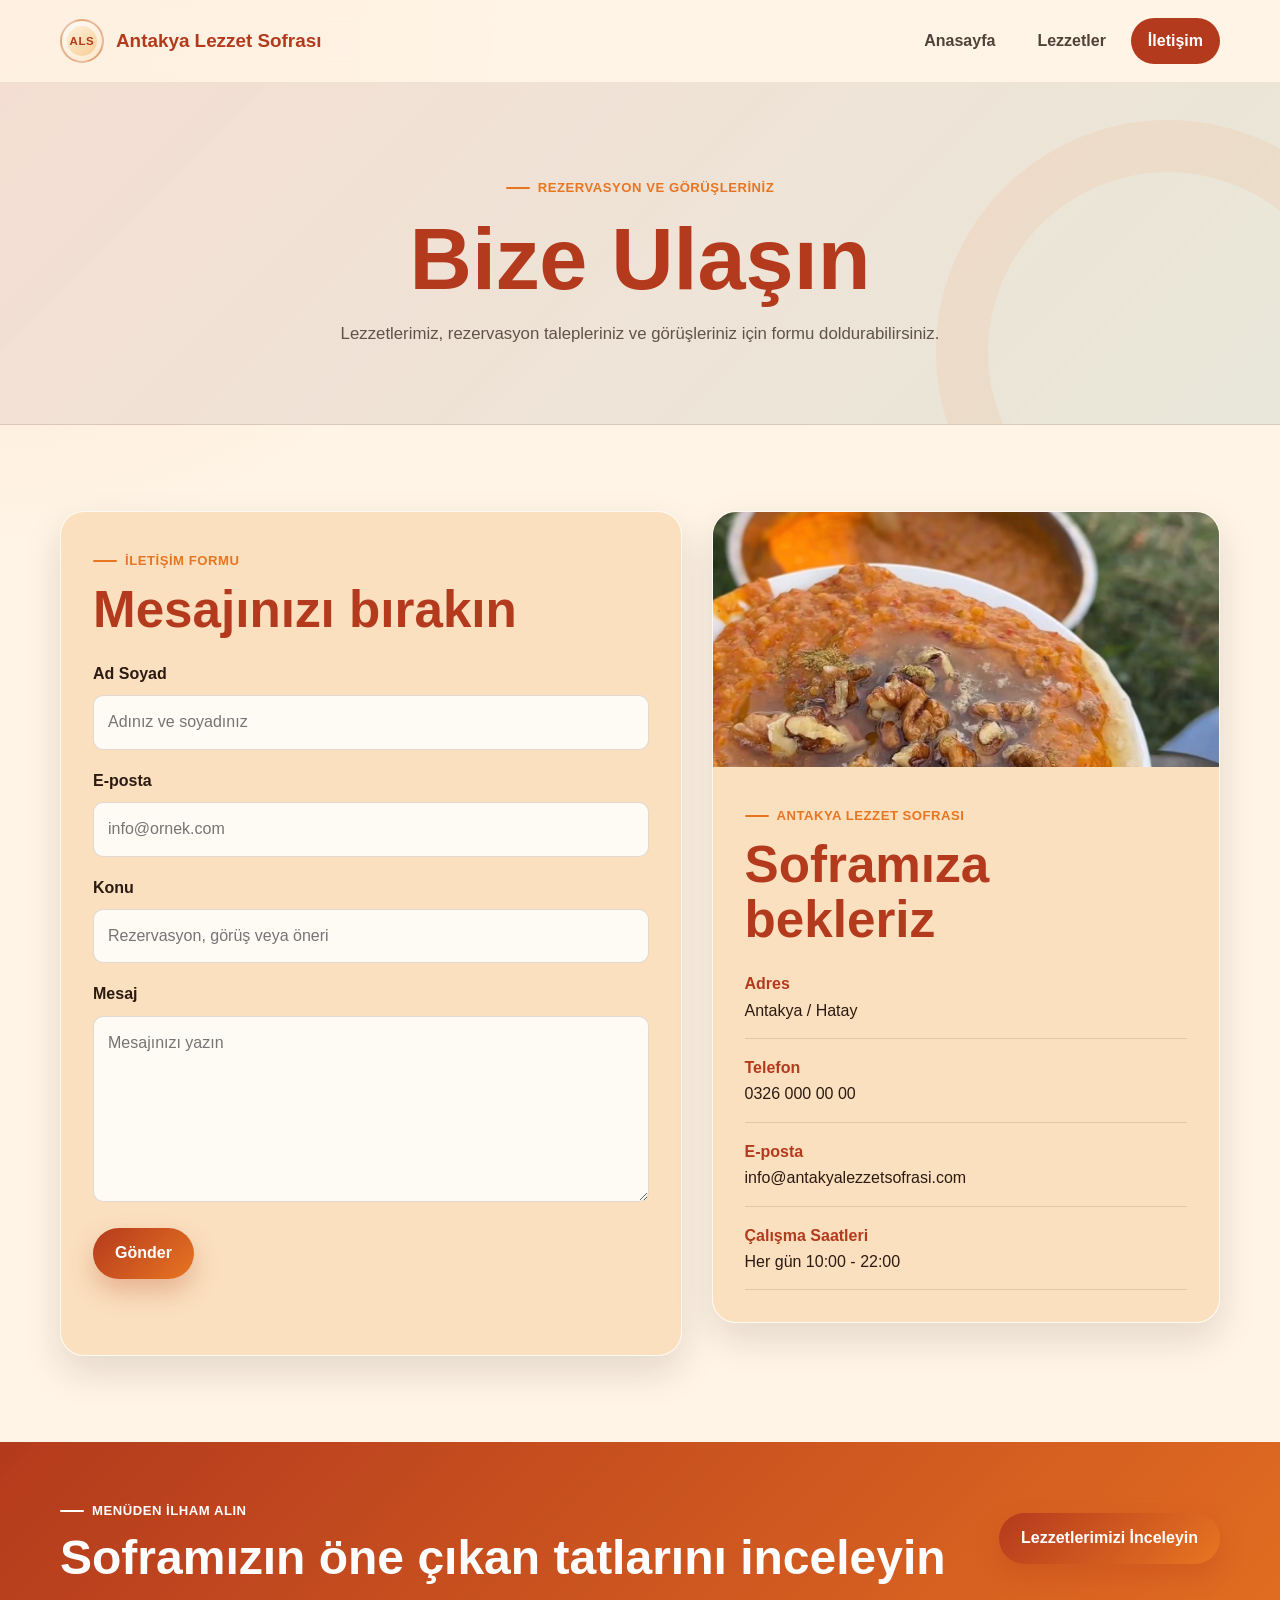
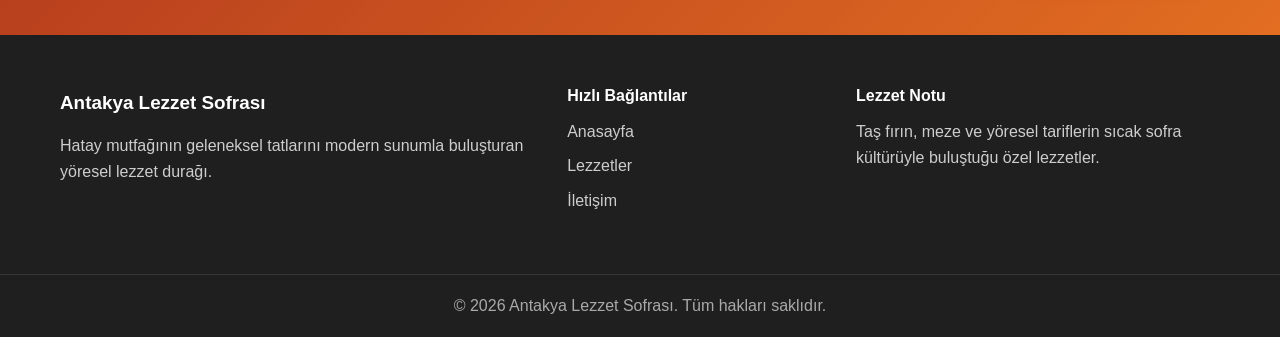
==== iletisim.html @ 7b30c8c1 "Initial commit" ====
<!DOCTYPE html>
<html lang="tr">
<head>
    <meta charset="UTF-8">
    <meta name="viewport" content="width=device-width, initial-scale=1.0">
    <meta name="description" content="Antakya Lezzet Sofrası iletişim sayfası. Lezzetler, rezervasyon talepleri ve görüşleriniz için bize ulaşın.">
    <title>Antakya Lezzet Sofrası | Bize Ulaşın</title>
    <link rel="stylesheet" href="style.css">
</head>
<body>
    <header class="site-header">
        <div class="container header-inner">
            <a class="brand" href="index.html" aria-label="Antakya Lezzet Sofrası anasayfa">
                <span class="brand-mark">ALS</span>
                <span>Antakya Lezzet Sofrası</span>
            </a>

            <button class="menu-toggle" type="button" aria-label="Menüyü aç" aria-expanded="false">
                <span></span>
                <span></span>
                <span></span>
            </button>

            <nav class="main-nav" aria-label="Ana menü">
                <a href="index.html">Anasayfa</a>
                <a href="lezzetler.html">Lezzetler</a>
                <a href="iletisim.html">İletişim</a>
            </nav>
        </div>
    </header>

    <main>
        <section class="page-hero contact-hero">
            <div class="container page-hero-inner">
                <span class="section-kicker">Rezervasyon ve görüşleriniz</span>
                <h1>Bize Ulaşın</h1>
                <p>Lezzetlerimiz, rezervasyon talepleriniz ve görüşleriniz için formu doldurabilirsiniz.</p>
            </div>
        </section>

        <section class="section">
            <div class="container contact-grid">
                <form class="contact-form" id="contactForm" novalidate>
                    <div class="form-header">
                        <span class="section-kicker">İletişim formu</span>
                        <h2>Mesajınızı bırakın</h2>
                    </div>

                    <div class="form-group">
                        <label for="fullName">Ad Soyad</label>
                        <input type="text" id="fullName" name="fullName" placeholder="Adınız ve soyadınız">
                    </div>

                    <div class="form-group">
                        <label for="email">E-posta</label>
                        <input type="email" id="email" name="email" placeholder="info@ornek.com">
                    </div>

                    <div class="form-group">
                        <label for="subject">Konu</label>
                        <input type="text" id="subject" name="subject" placeholder="Rezervasyon, görüş veya öneri">
                    </div>

                    <div class="form-group">
                        <label for="message">Mesaj</label>
                        <textarea id="message" name="message" rows="6" placeholder="Mesajınızı yazın"></textarea>
                    </div>

                    <button class="btn btn-primary" type="submit">Gönder</button>
                    <p class="form-message" id="formMessage" aria-live="polite"></p>
                </form>

                <aside class="contact-card" aria-label="İletişim bilgileri">
                    <img src="./resimler/2.jpeg" alt="Servise hazır taş fırın lezzeti">
                    <div class="contact-card-body">
                        <span class="section-kicker">Antakya Lezzet Sofrası</span>
                        <h2>Soframıza bekleriz</h2>
                        <ul class="contact-list">
                            <li>
                                <strong>Adres</strong>
                                <span>Antakya / Hatay</span>
                            </li>
                            <li>
                                <strong>Telefon</strong>
                                <a href="tel:03260000000">0326 000 00 00</a>
                            </li>
                            <li>
                                <strong>E-posta</strong>
                                <a href="mailto:info@antakyalezzetsofrasi.com">info@antakyalezzetsofrasi.com</a>
                            </li>
                            <li>
                                <strong>Çalışma Saatleri</strong>
                                <span>Her gün 10:00 - 22:00</span>
                            </li>
                        </ul>
                    </div>
                </aside>
            </div>
        </section>

        <section class="cta-band">
            <div class="container cta-inner">
                <div>
                    <span class="section-kicker">Menüden ilham alın</span>
                    <h2>Soframızın öne çıkan tatlarını inceleyin</h2>
                </div>
                <a class="btn btn-primary" href="lezzetler.html">Lezzetlerimizi İnceleyin</a>
            </div>
        </section>
    </main>

    <footer class="site-footer">
        <div class="container footer-grid">
            <div>
                <a class="footer-brand" href="index.html">Antakya Lezzet Sofrası</a>
                <p>Hatay mutfağının geleneksel tatlarını modern sunumla buluşturan yöresel lezzet durağı.</p>
            </div>
            <div>
                <h2>Hızlı Bağlantılar</h2>
                <a href="index.html">Anasayfa</a>
                <a href="lezzetler.html">Lezzetler</a>
                <a href="iletisim.html">İletişim</a>
            </div>
            <div>
                <h2>Lezzet Notu</h2>
                <p>Taş fırın, meze ve yöresel tariflerin sıcak sofra kültürüyle buluştuğu özel lezzetler.</p>
            </div>
        </div>
        <div class="footer-bottom">
            <div class="container">© 2026 Antakya Lezzet Sofrası. Tüm hakları saklıdır.</div>
        </div>
    </footer>

    <script src="script.js"></script>
</body>
</html>
---- style.css ----
:root {
    --color-primary: #B43A1D;
    --color-secondary: #E87522;
    --color-bg: #FFF4E6;
    --color-text: #2B1A12;
    --color-card: #F8D9B0;
    --color-accent: #4F6F38;
    --color-footer: #1F1F1F;
    --color-cream: #FFF9F1;
    --color-line: rgba(43, 26, 18, 0.12);
    --color-white: #FFFFFF;
    --shadow-soft: 0 16px 38px rgba(43, 26, 18, 0.13);
    --shadow-strong: 0 24px 60px rgba(43, 26, 18, 0.24);
    --radius-lg: 24px;
    --radius-md: 16px;
    --radius-sm: 10px;
    --header-height: 82px;
}

/* Genel reset */
* {
    box-sizing: border-box;
    margin: 0;
    padding: 0;
}

html {
    scroll-behavior: smooth;
}

body {
    min-height: 100vh;
    background:
        radial-gradient(circle at top left, rgba(232, 117, 34, 0.13), transparent 34rem),
        var(--color-bg);
    color: var(--color-text);
    font-family: Arial, Helvetica, sans-serif;
    line-height: 1.65;
}

img {
    display: block;
    max-width: 100%;
}

a {
    color: inherit;
    text-decoration: none;
}

button,
input,
textarea {
    font: inherit;
}

.container {
    width: min(1160px, calc(100% - 40px));
    margin: 0 auto;
}

.section {
    padding: 86px 0;
}

.section-heading {
    max-width: 720px;
    margin: 0 auto 36px;
    text-align: center;
}

.section-kicker {
    display: inline-flex;
    align-items: center;
    gap: 8px;
    color: var(--color-secondary);
    font-size: 0.82rem;
    font-weight: 800;
    letter-spacing: 0.04em;
    text-transform: uppercase;
}

.section-kicker::before {
    content: "";
    width: 24px;
    height: 2px;
    border-radius: 999px;
    background: currentColor;
}

h1,
h2,
h3 {
    color: var(--color-text);
    line-height: 1.08;
}

h1 {
    font-size: clamp(2.6rem, 7vw, 5.4rem);
}

h2 {
    font-size: clamp(2rem, 4vw, 3.2rem);
}

h3 {
    font-size: 1.25rem;
}

.btn {
    display: inline-flex;
    align-items: center;
    justify-content: center;
    min-height: 46px;
    border: 0;
    border-radius: 999px;
    cursor: pointer;
    font-weight: 800;
    padding: 12px 22px;
    transition: transform 0.22s ease, box-shadow 0.22s ease, background 0.22s ease, color 0.22s ease;
}

.btn:hover {
    transform: translateY(-2px);
}

.btn-primary {
    background: linear-gradient(135deg, var(--color-primary), var(--color-secondary));
    color: var(--color-white);
    box-shadow: 0 12px 26px rgba(180, 58, 29, 0.28);
}

.btn-primary:hover {
    box-shadow: 0 18px 36px rgba(180, 58, 29, 0.36);
}

.btn-ghost {
    border: 1px solid rgba(255, 255, 255, 0.58);
    background: rgba(255, 255, 255, 0.12);
    color: var(--color-white);
    backdrop-filter: blur(8px);
}

.btn-ghost:hover {
    background: var(--color-white);
    color: var(--color-primary);
}

.btn-small {
    min-height: 40px;
    margin-top: 18px;
    padding: 9px 16px;
}

.text-link {
    display: inline-flex;
    margin-top: 22px;
    color: var(--color-primary);
    font-weight: 800;
}

.text-link:hover {
    color: var(--color-secondary);
}

/* Navbar */
.site-header {
    position: sticky;
    top: 0;
    z-index: 40;
    background: rgba(255, 244, 230, 0.78);
    border-bottom: 1px solid rgba(43, 26, 18, 0.08);
    backdrop-filter: blur(14px);
    transition: box-shadow 0.2s ease, background 0.2s ease;
}

.site-header.scrolled {
    background: rgba(255, 249, 241, 0.94);
    box-shadow: 0 12px 30px rgba(43, 26, 18, 0.12);
}

.header-inner {
    display: flex;
    align-items: center;
    justify-content: space-between;
    min-height: var(--header-height);
    gap: 28px;
}

.brand {
    display: inline-flex;
    align-items: center;
    gap: 12px;
    color: var(--color-primary);
    font-size: 1.18rem;
    font-weight: 900;
    white-space: nowrap;
}

.brand-mark {
    display: inline-flex;
    width: 44px;
    height: 44px;
    align-items: center;
    justify-content: center;
    border: 2px solid rgba(180, 58, 29, 0.28);
    border-radius: 50%;
    background: linear-gradient(145deg, #fff6e7, #f6c88a);
    color: var(--color-primary);
    font-size: 0.72rem;
    letter-spacing: 0.05em;
    box-shadow: inset 0 0 0 5px rgba(255, 255, 255, 0.58);
}

.main-nav {
    display: flex;
    align-items: center;
    gap: 8px;
}

.main-nav a {
    border-radius: 999px;
    color: rgba(43, 26, 18, 0.82);
    font-weight: 800;
    padding: 10px 17px;
    transition: background 0.2s ease, color 0.2s ease;
}

.main-nav a:hover,
.main-nav a.active {
    background: var(--color-primary);
    color: var(--color-white);
}

.menu-toggle {
    display: none;
    width: 44px;
    height: 44px;
    border: 0;
    border-radius: 50%;
    background: var(--color-primary);
    cursor: pointer;
    padding: 11px;
}

.menu-toggle span {
    display: block;
    width: 100%;
    height: 2px;
    margin: 5px 0;
    border-radius: 2px;
    background: var(--color-white);
}

/* Hero ve giriş bölümleri */
.hero {
    position: relative;
    min-height: calc(100vh - var(--header-height));
    display: flex;
    align-items: center;
    overflow: hidden;
}

.hero-image,
.hero-overlay {
    position: absolute;
    inset: 0;
}

.hero-image {
    width: 100%;
    height: 100%;
    object-fit: cover;
}

.hero-overlay {
    background:
        linear-gradient(90deg, rgba(31, 31, 31, 0.83), rgba(31, 31, 31, 0.38) 58%, rgba(31, 31, 31, 0.2)),
        linear-gradient(0deg, rgba(31, 31, 31, 0.42), transparent 42%);
}

.hero-content {
    position: relative;
    z-index: 2;
    max-width: 760px;
    color: var(--color-white);
    padding: 86px 0;
}

.hero-content h1 {
    margin: 16px 0 20px;
    color: var(--color-white);
}

.hero-content p {
    max-width: 640px;
    color: rgba(255, 255, 255, 0.9);
    font-size: 1.18rem;
}

.hero-actions {
    display: flex;
    flex-wrap: wrap;
    gap: 14px;
    margin-top: 30px;
}

.stats-strip {
    margin-top: -44px;
    position: relative;
    z-index: 5;
}

.stats-grid {
    display: grid;
    grid-template-columns: repeat(3, 1fr);
    gap: 1px;
    overflow: hidden;
    border: 1px solid rgba(255, 255, 255, 0.7);
    border-radius: var(--radius-lg);
    background: var(--color-line);
    box-shadow: var(--shadow-strong);
}

.stats-grid article {
    background: rgba(255, 249, 241, 0.96);
    padding: 24px;
}

.stats-grid strong,
.stats-grid span {
    display: block;
}

.stats-grid strong {
    color: var(--color-primary);
    font-size: 1.05rem;
}

.stats-grid span {
    margin-top: 4px;
    color: rgba(43, 26, 18, 0.72);
}

.split-section {
    display: grid;
    grid-template-columns: 0.9fr 1.1fr;
    gap: 54px;
    align-items: center;
}

.section-copy p,
.section-heading p,
.page-hero p {
    margin-top: 14px;
    color: rgba(43, 26, 18, 0.72);
    font-size: 1.05rem;
}

.section-copy h2,
.section-heading h2 {
    margin-top: 12px;
    color: var(--color-primary);
}

.image-collage {
    position: relative;
    min-height: 470px;
}

.image-collage img {
    position: absolute;
    object-fit: cover;
    border: 8px solid var(--color-cream);
    border-radius: var(--radius-lg);
    box-shadow: var(--shadow-strong);
}

.collage-large {
    inset: 0 auto auto 0;
    width: 72%;
    height: 420px;
}

.collage-small {
    right: 0;
    bottom: 0;
    width: 45%;
    height: 260px;
}

.featured-section {
    background: rgba(255, 249, 241, 0.68);
}

.featured-grid {
    display: grid;
    grid-template-columns: repeat(3, 1fr);
    gap: 24px;
}

.featured-card,
.menu-card,
.contact-form,
.contact-card {
    border: 1px solid rgba(255, 255, 255, 0.78);
    border-radius: var(--radius-lg);
    background: rgba(248, 217, 176, 0.72);
    box-shadow: var(--shadow-soft);
}

.featured-card {
    overflow: hidden;
    transition: transform 0.25s ease, box-shadow 0.25s ease;
}

.featured-card:hover,
.menu-card:hover {
    transform: translateY(-8px);
    box-shadow: var(--shadow-strong);
}

.featured-card img {
    width: 100%;
    height: 230px;
    object-fit: cover;
}

.featured-card div {
    padding: 24px;
}

.tag {
    display: inline-flex;
    width: fit-content;
    border-radius: 999px;
    background: rgba(79, 111, 56, 0.13);
    color: var(--color-accent);
    font-size: 0.78rem;
    font-weight: 900;
    padding: 6px 11px;
}

.featured-card h3,
.menu-card h2 {
    margin: 12px 0 8px;
    color: var(--color-primary);
}

.cta-band {
    padding: 52px 0;
    background:
        linear-gradient(135deg, rgba(180, 58, 29, 0.96), rgba(232, 117, 34, 0.88)),
        var(--color-primary);
    color: var(--color-white);
}

.cta-inner {
    display: flex;
    align-items: center;
    justify-content: space-between;
    gap: 24px;
}

.cta-inner h2,
.cta-inner .section-kicker {
    color: var(--color-white);
}

.cta-inner h2 {
    margin-top: 10px;
    font-size: clamp(1.8rem, 4vw, 3rem);
}

/* İç sayfa hero */
.page-hero {
    position: relative;
    overflow: hidden;
    padding: 88px 0 76px;
    background:
        linear-gradient(135deg, rgba(180, 58, 29, 0.14), rgba(79, 111, 56, 0.13)),
        var(--color-cream);
    border-bottom: 1px solid var(--color-line);
}

.page-hero::after {
    content: "";
    position: absolute;
    right: -120px;
    bottom: -160px;
    width: 360px;
    height: 360px;
    border: 52px solid rgba(232, 117, 34, 0.08);
    border-radius: 50%;
}

.page-hero-inner {
    position: relative;
    z-index: 1;
    max-width: 780px;
    text-align: center;
}

.page-hero h1 {
    margin-top: 14px;
    color: var(--color-primary);
}

/* Menü kartları */
.menu-grid {
    display: grid;
    grid-template-columns: repeat(4, 1fr);
    gap: 24px;
}

.menu-card {
    display: flex;
    flex-direction: column;
    overflow: hidden;
    transition: transform 0.25s ease, box-shadow 0.25s ease;
}

.menu-image-button {
    display: block;
    width: 100%;
    height: 235px;
    border: 0;
    background: transparent;
    cursor: zoom-in;
    overflow: hidden;
}

.menu-image-button img {
    width: 100%;
    height: 100%;
    object-fit: cover;
    transition: transform 0.45s ease;
}

.menu-card:hover .menu-image-button img {
    transform: scale(1.08);
}

.menu-card-body {
    display: flex;
    flex: 1;
    flex-direction: column;
    padding: 22px;
}

.menu-card-body p {
    flex: 1;
    color: rgba(43, 26, 18, 0.74);
}

/* Galeri modalı */
.gallery-modal {
    position: fixed;
    inset: 0;
    z-index: 80;
    display: none;
    align-items: center;
    justify-content: center;
    background: rgba(0, 0, 0, 0.78);
    padding: 24px;
}

.gallery-modal.show {
    display: flex;
}

.gallery-dialog {
    position: relative;
    width: min(980px, 100%);
    border-radius: var(--radius-lg);
    background: #120c09;
    color: var(--color-white);
    box-shadow: 0 28px 80px rgba(0, 0, 0, 0.45);
    overflow: hidden;
}

.gallery-dialog figure {
    display: grid;
    grid-template-columns: 1.45fr 0.9fr;
    min-height: 520px;
}

.gallery-dialog img {
    width: 100%;
    height: 100%;
    max-height: 72vh;
    object-fit: cover;
}

.gallery-dialog figcaption {
    display: flex;
    flex-direction: column;
    justify-content: center;
    padding: 42px;
    background: linear-gradient(180deg, #1f130f, #120c09);
}

.gallery-dialog h2 {
    margin: 12px 0;
    color: var(--color-white);
}

.gallery-dialog p {
    color: rgba(255, 255, 255, 0.78);
}

.gallery-close,
.gallery-nav {
    position: absolute;
    z-index: 2;
    border: 0;
    border-radius: 50%;
    background: rgba(255, 255, 255, 0.14);
    color: var(--color-white);
    cursor: pointer;
    transition: background 0.2s ease, transform 0.2s ease;
}

.gallery-close:hover,
.gallery-nav:hover {
    background: rgba(255, 255, 255, 0.28);
    transform: scale(1.04);
}

.gallery-close {
    top: 16px;
    right: 16px;
    width: 44px;
    height: 44px;
    font-size: 2rem;
    line-height: 1;
}

.gallery-nav {
    top: 50%;
    width: 48px;
    height: 48px;
    font-size: 2.5rem;
    line-height: 1;
    transform: translateY(-50%);
}

.gallery-prev {
    left: 18px;
}

.gallery-next {
    right: 18px;
}

/* İletişim */
.contact-grid {
    display: grid;
    grid-template-columns: 1.1fr 0.9fr;
    gap: 30px;
    align-items: start;
}

.contact-form,
.contact-card-body {
    padding: 32px;
}

.form-header {
    margin-bottom: 24px;
}

.form-header h2,
.contact-card h2 {
    margin-top: 10px;
    color: var(--color-primary);
}

.form-group {
    margin-bottom: 18px;
}

.form-group label {
    display: block;
    margin-bottom: 8px;
    font-weight: 900;
}

.form-group input,
.form-group textarea {
    width: 100%;
    border: 1px solid rgba(43, 26, 18, 0.14);
    border-radius: var(--radius-sm);
    background: rgba(255, 255, 255, 0.82);
    color: var(--color-text);
    outline: none;
    padding: 13px 14px;
    transition: border-color 0.2s ease, box-shadow 0.2s ease, background 0.2s ease;
}

.form-group input:focus,
.form-group textarea:focus {
    border-color: var(--color-secondary);
    background: var(--color-white);
    box-shadow: 0 0 0 4px rgba(232, 117, 34, 0.16);
}

.form-message {
    min-height: 28px;
    margin-top: 16px;
    border-radius: var(--radius-sm);
    font-weight: 800;
}

.form-message.error,
.form-message.success {
    padding: 12px 14px;
}

.form-message.error {
    background: rgba(180, 58, 29, 0.12);
    color: var(--color-primary);
}

.form-message.success {
    background: rgba(79, 111, 56, 0.14);
    color: var(--color-accent);
}

.contact-card {
    overflow: hidden;
}

.contact-card img {
    width: 100%;
    height: 255px;
    object-fit: cover;
}

.contact-list {
    display: grid;
    gap: 16px;
    margin-top: 24px;
    list-style: none;
}

.contact-list li {
    border-bottom: 1px solid rgba(43, 26, 18, 0.12);
    padding-bottom: 14px;
}

.contact-list strong,
.contact-list span,
.contact-list a {
    display: block;
}

.contact-list strong {
    color: var(--color-primary);
}

.contact-list a:hover {
    color: var(--color-secondary);
}

/* Footer */
.site-footer {
    background: var(--color-footer);
    color: rgba(255, 255, 255, 0.78);
}

.footer-grid {
    display: grid;
    grid-template-columns: 1.3fr 0.7fr 1fr;
    gap: 34px;
    padding: 52px 0;
}

.footer-brand,
.site-footer h2 {
    display: block;
    margin-bottom: 14px;
    color: var(--color-white);
    font-size: 1.18rem;
    font-weight: 900;
}

.site-footer h2 {
    font-size: 1rem;
}

.site-footer a:not(.footer-brand) {
    display: block;
    margin: 8px 0;
    transition: color 0.2s ease;
}

.site-footer a:hover {
    color: var(--color-secondary);
}

.footer-bottom {
    border-top: 1px solid rgba(255, 255, 255, 0.1);
    padding: 18px 0;
    color: rgba(255, 255, 255, 0.62);
    text-align: center;
}

@media (max-width: 1020px) {
    .featured-grid,
    .menu-grid {
        grid-template-columns: repeat(2, 1fr);
    }

    .split-section,
    .contact-grid {
        grid-template-columns: 1fr;
    }

    .image-collage {
        min-height: 430px;
    }
}

@media (max-width: 768px) {
    :root {
        --header-height: 72px;
    }

    .container {
        width: min(100% - 28px, 1160px);
    }

    .section {
        padding: 62px 0;
    }

    .brand {
        font-size: 1rem;
    }

    .brand-mark {
        width: 38px;
        height: 38px;
    }

    .menu-toggle {
        display: block;
    }

    .main-nav {
        position: absolute;
        top: var(--header-height);
        left: 14px;
        right: 14px;
        display: none;
        flex-direction: column;
        align-items: stretch;
        border: 1px solid rgba(43, 26, 18, 0.1);
        border-radius: 18px;
        background: rgba(255, 249, 241, 0.98);
        box-shadow: var(--shadow-strong);
        padding: 12px;
    }

    .main-nav.open {
        display: flex;
    }

    .main-nav a {
        border-radius: 12px;
        text-align: center;
    }

    .hero {
        min-height: 640px;
    }

    .hero-overlay {
        background: rgba(31, 31, 31, 0.66);
    }

    .hero-content p {
        font-size: 1.04rem;
    }

    .stats-strip {
        margin-top: 0;
        padding: 18px 0 0;
    }

    .stats-grid,
    .featured-grid,
    .menu-grid,
    .footer-grid {
        grid-template-columns: 1fr;
    }

    .stats-grid {
        border-radius: var(--radius-md);
    }

    .image-collage {
        min-height: 0;
    }

    .image-collage img {
        position: static;
        width: 100%;
        height: 260px;
        margin-bottom: 16px;
    }

    .cta-inner {
        flex-direction: column;
        align-items: flex-start;
    }

    .page-hero-inner {
        text-align: left;
    }

    .gallery-dialog figure {
        grid-template-columns: 1fr;
        min-height: 0;
    }

    .gallery-dialog img {
        height: 48vh;
    }

    .gallery-dialog figcaption {
        padding: 26px;
    }

    .gallery-nav {
        top: 34%;
        width: 42px;
        height: 42px;
        font-size: 2rem;
    }
}

@media (max-width: 460px) {
    h1 {
        font-size: 2.45rem;
    }

    .brand span:last-child {
        max-width: 190px;
        white-space: normal;
        line-height: 1.1;
    }

    .hero-actions,
    .hero-actions .btn,
    .cta-inner .btn {
        width: 100%;
    }

    .menu-image-button,
    .featured-card img {
        height: 215px;
    }

    .contact-form,
    .contact-card-body {
        padding: 24px;
    }
}
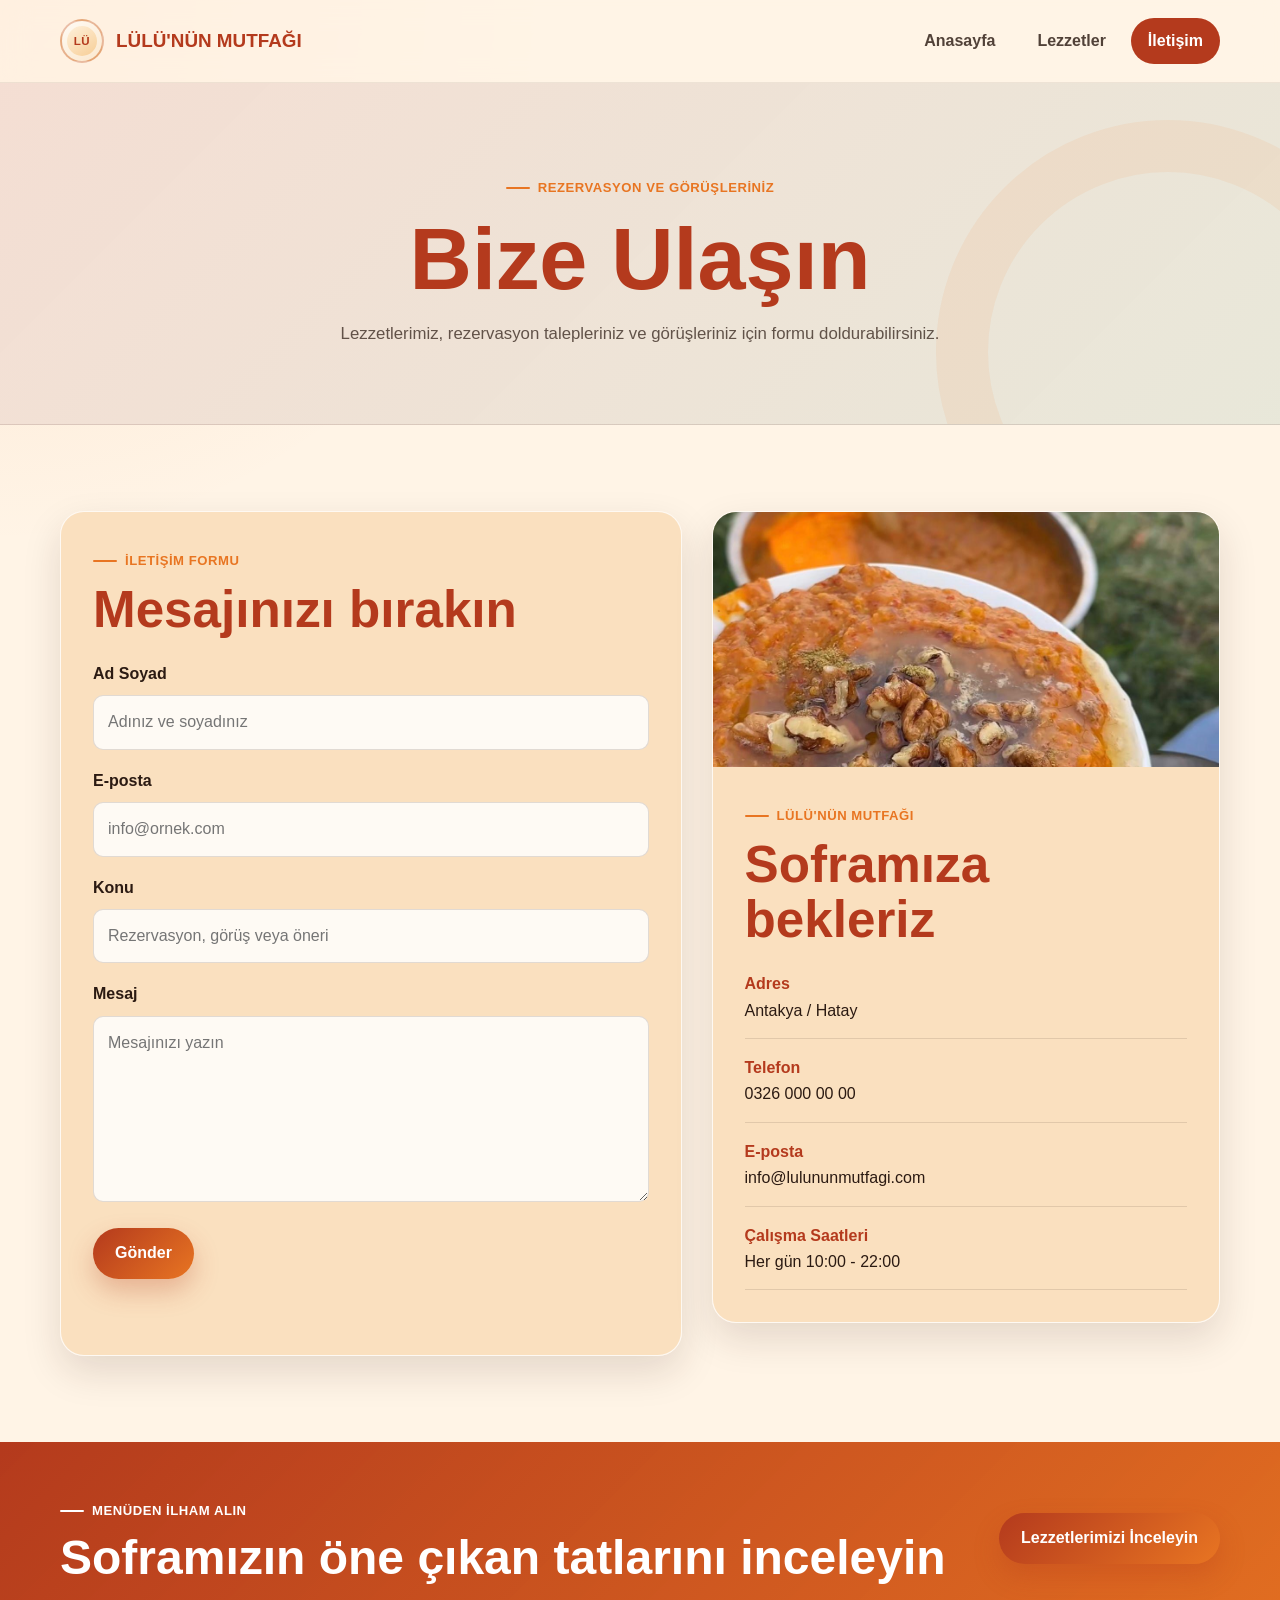
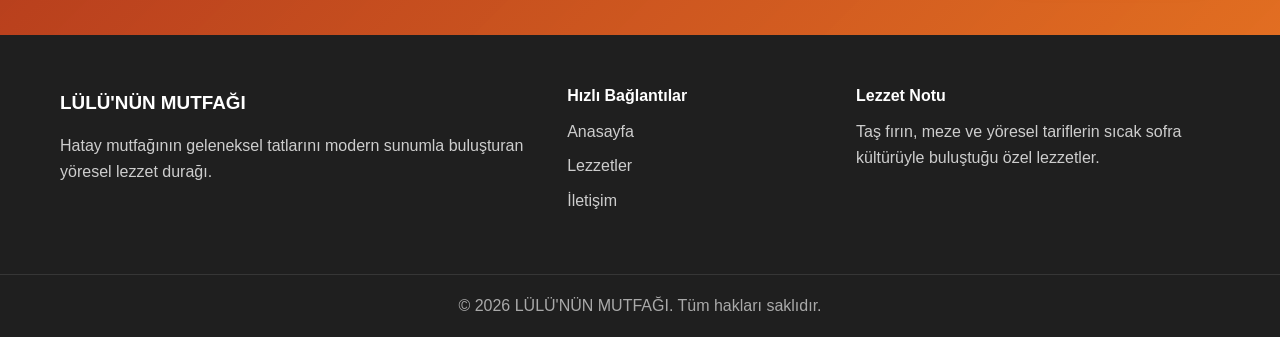
==== commit 4ce04ddc: "Update site name and menu items" ====
--- a/iletisim.html
+++ b/iletisim.html
@@ -3,16 +3,16 @@
 <head>
     <meta charset="UTF-8">
     <meta name="viewport" content="width=device-width, initial-scale=1.0">
-    <meta name="description" content="Antakya Lezzet Sofrası iletişim sayfası. Lezzetler, rezervasyon talepleri ve görüşleriniz için bize ulaşın.">
-    <title>Antakya Lezzet Sofrası | Bize Ulaşın</title>
+    <meta name="description" content="LÜLÜ'NÜN MUTFAĞI iletişim sayfası. Lezzetler, rezervasyon talepleri ve görüşleriniz için bize ulaşın.">
+    <title>LÜLÜ'NÜN MUTFAĞI | Bize Ulaşın</title>
     <link rel="stylesheet" href="style.css">
 </head>
 <body>
     <header class="site-header">
         <div class="container header-inner">
-            <a class="brand" href="index.html" aria-label="Antakya Lezzet Sofrası anasayfa">
-                <span class="brand-mark">ALS</span>
-                <span>Antakya Lezzet Sofrası</span>
+            <a class="brand" href="index.html" aria-label="LÜLÜ'NÜN MUTFAĞI anasayfa">
+                <span class="brand-mark">LÜ</span>
+                <span>LÜLÜ'NÜN MUTFAĞI</span>
             </a>
 
             <button class="menu-toggle" type="button" aria-label="Menüyü aç" aria-expanded="false">
@@ -73,7 +73,7 @@
                 <aside class="contact-card" aria-label="İletişim bilgileri">
                     <img src="./resimler/2.jpeg" alt="Servise hazır taş fırın lezzeti">
                     <div class="contact-card-body">
-                        <span class="section-kicker">Antakya Lezzet Sofrası</span>
+                        <span class="section-kicker">LÜLÜ'NÜN MUTFAĞI</span>
                         <h2>Soframıza bekleriz</h2>
                         <ul class="contact-list">
                             <li>
@@ -86,7 +86,7 @@
                             </li>
                             <li>
                                 <strong>E-posta</strong>
-                                <a href="mailto:info@antakyalezzetsofrasi.com">info@antakyalezzetsofrasi.com</a>
+                                <a href="mailto:info@lulununmutfagi.com">info@lulununmutfagi.com</a>
                             </li>
                             <li>
                                 <strong>Çalışma Saatleri</strong>
@@ -112,7 +112,7 @@
     <footer class="site-footer">
         <div class="container footer-grid">
             <div>
-                <a class="footer-brand" href="index.html">Antakya Lezzet Sofrası</a>
+                <a class="footer-brand" href="index.html">LÜLÜ'NÜN MUTFAĞI</a>
                 <p>Hatay mutfağının geleneksel tatlarını modern sunumla buluşturan yöresel lezzet durağı.</p>
             </div>
             <div>
@@ -127,7 +127,7 @@
             </div>
         </div>
         <div class="footer-bottom">
-            <div class="container">© 2026 Antakya Lezzet Sofrası. Tüm hakları saklıdır.</div>
+            <div class="container">© 2026 LÜLÜ'NÜN MUTFAĞI. Tüm hakları saklıdır.</div>
         </div>
     </footer>
 
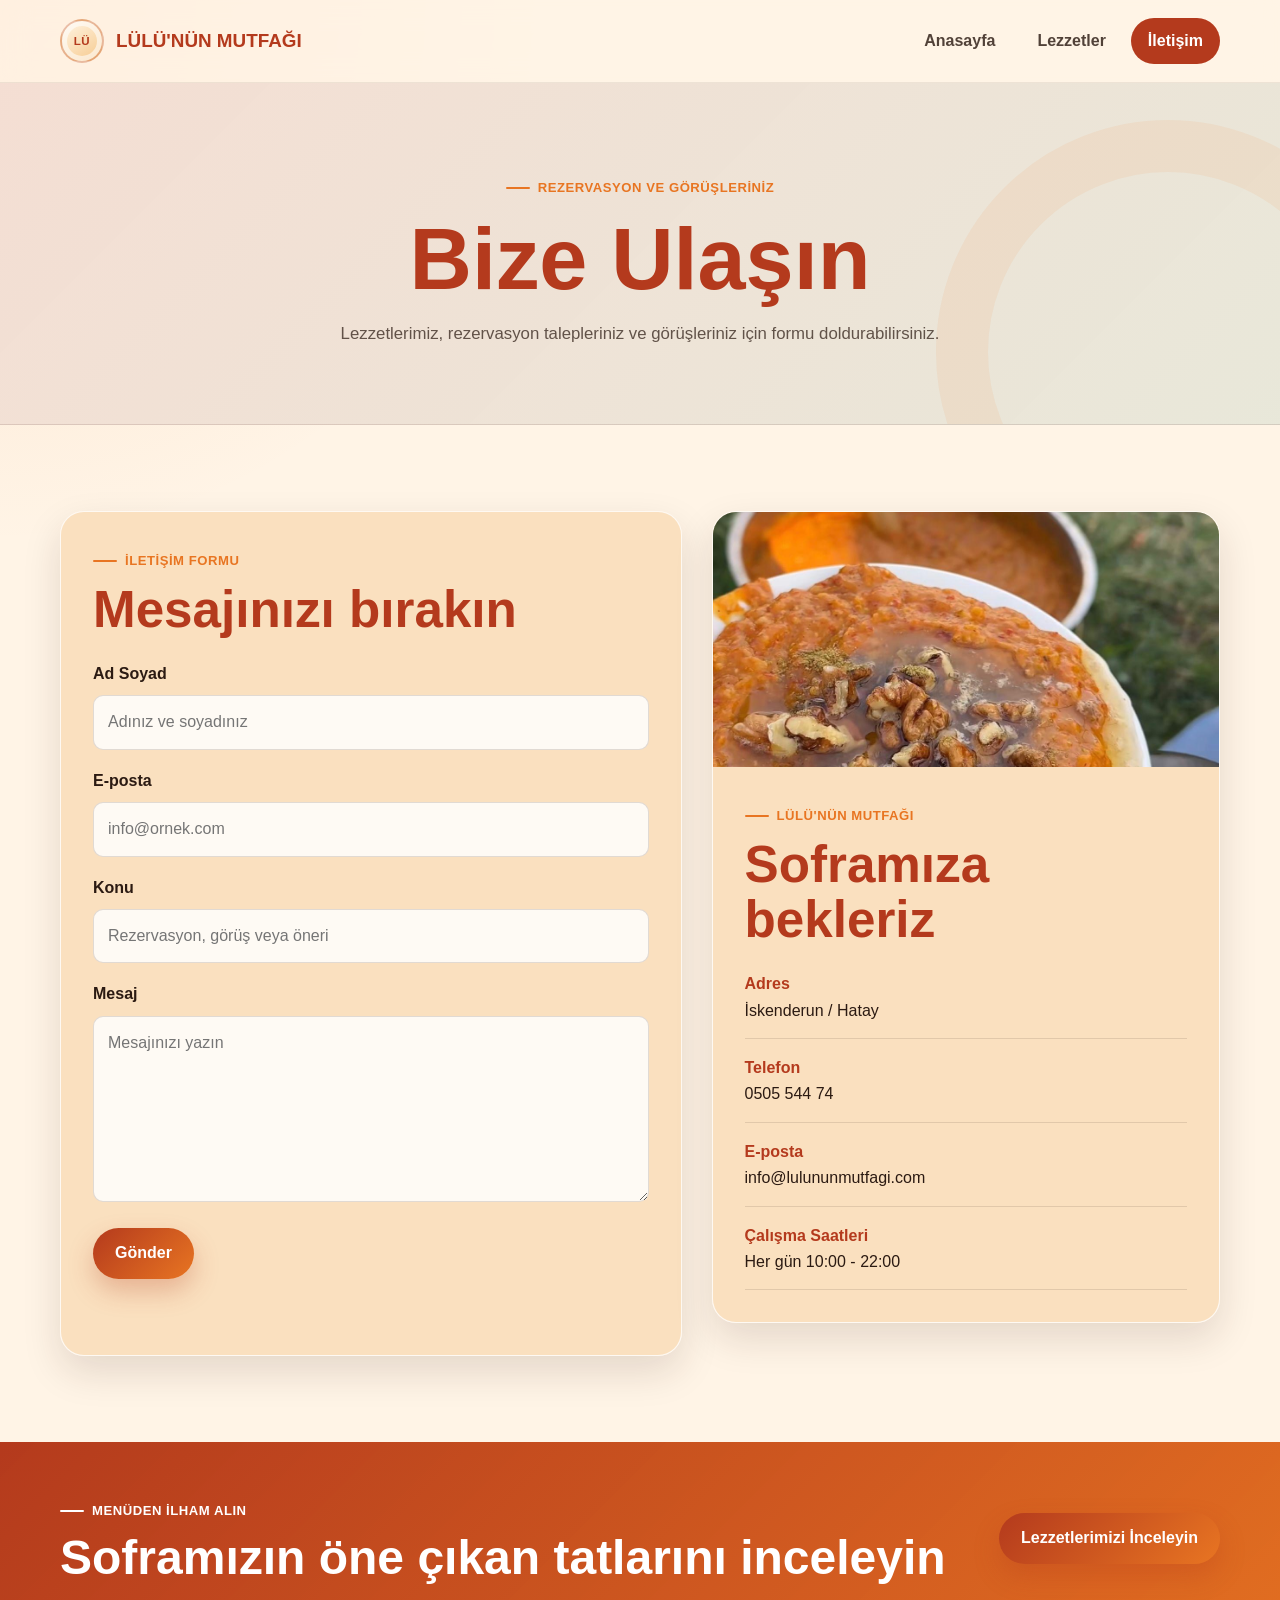
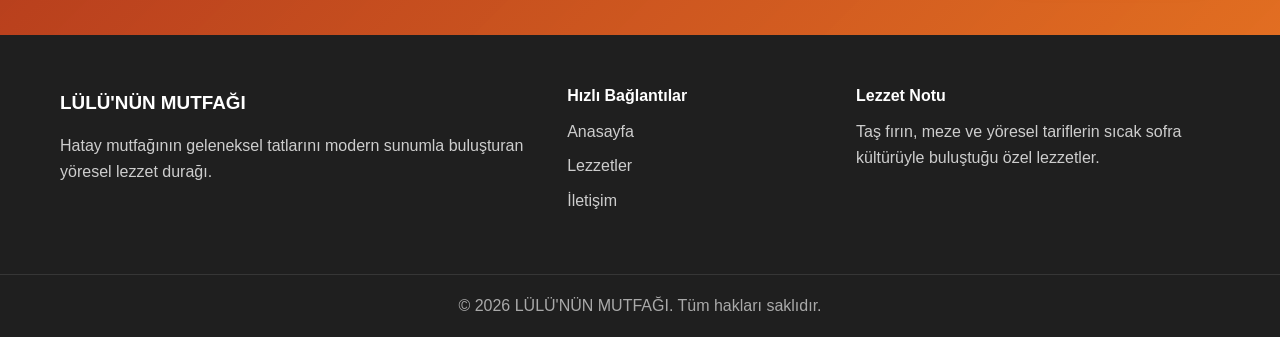
==== commit eb64b8d2: "Update contact information in iletisim.html" ====
--- a/iletisim.html
+++ b/iletisim.html
@@ -78,11 +78,11 @@
                         <ul class="contact-list">
                             <li>
                                 <strong>Adres</strong>
-                                <span>Antakya / Hatay</span>
+                                <span>İskenderun / Hatay</span>
                             </li>
                             <li>
                                 <strong>Telefon</strong>
-                                <a href="tel:03260000000">0326 000 00 00</a>
+                                <a href="tel:03260000000">0505 544 74</a>
                             </li>
                             <li>
                                 <strong>E-posta</strong>
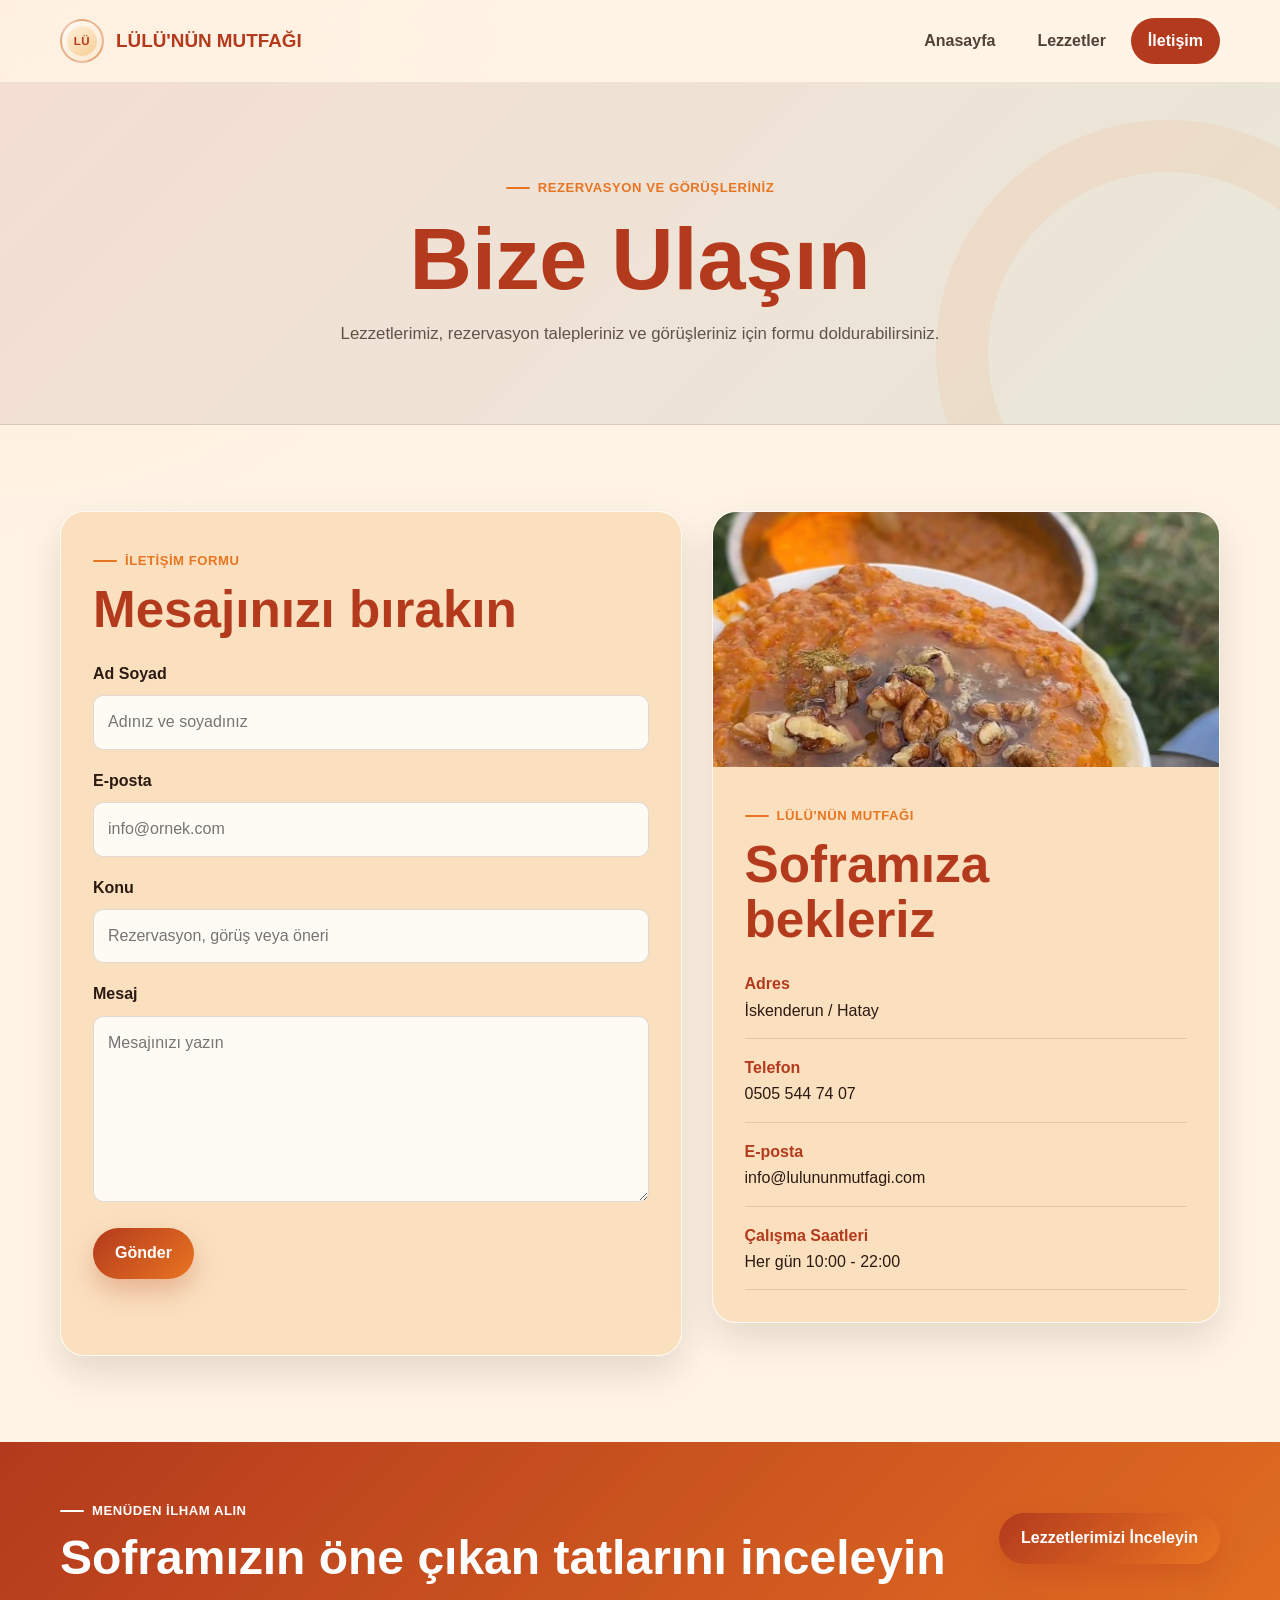
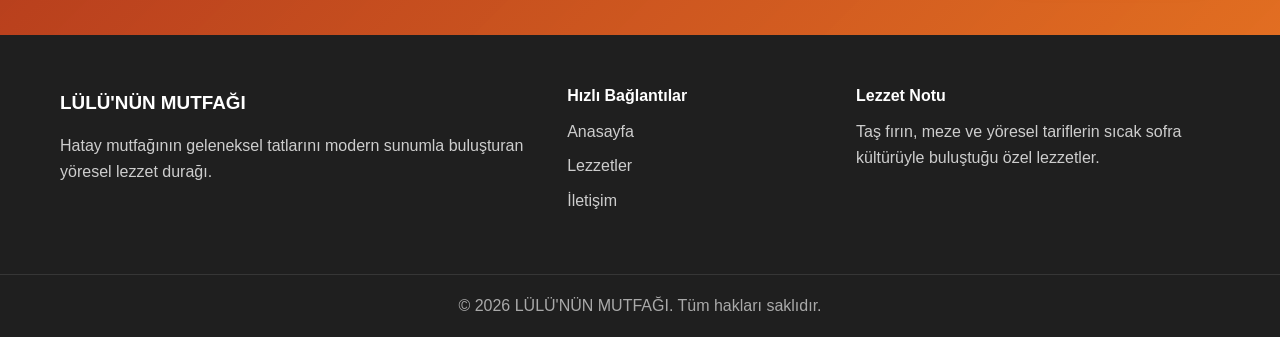
==== commit b16f2dff: "Update phone number in iletisim.html" ====
--- a/iletisim.html
+++ b/iletisim.html
@@ -82,7 +82,7 @@
                             </li>
                             <li>
                                 <strong>Telefon</strong>
-                                <a href="tel:03260000000">0505 544 74</a>
+                                <a href="tel:03260000000">0505 544 74 07</a>
                             </li>
                             <li>
                                 <strong>E-posta</strong>
